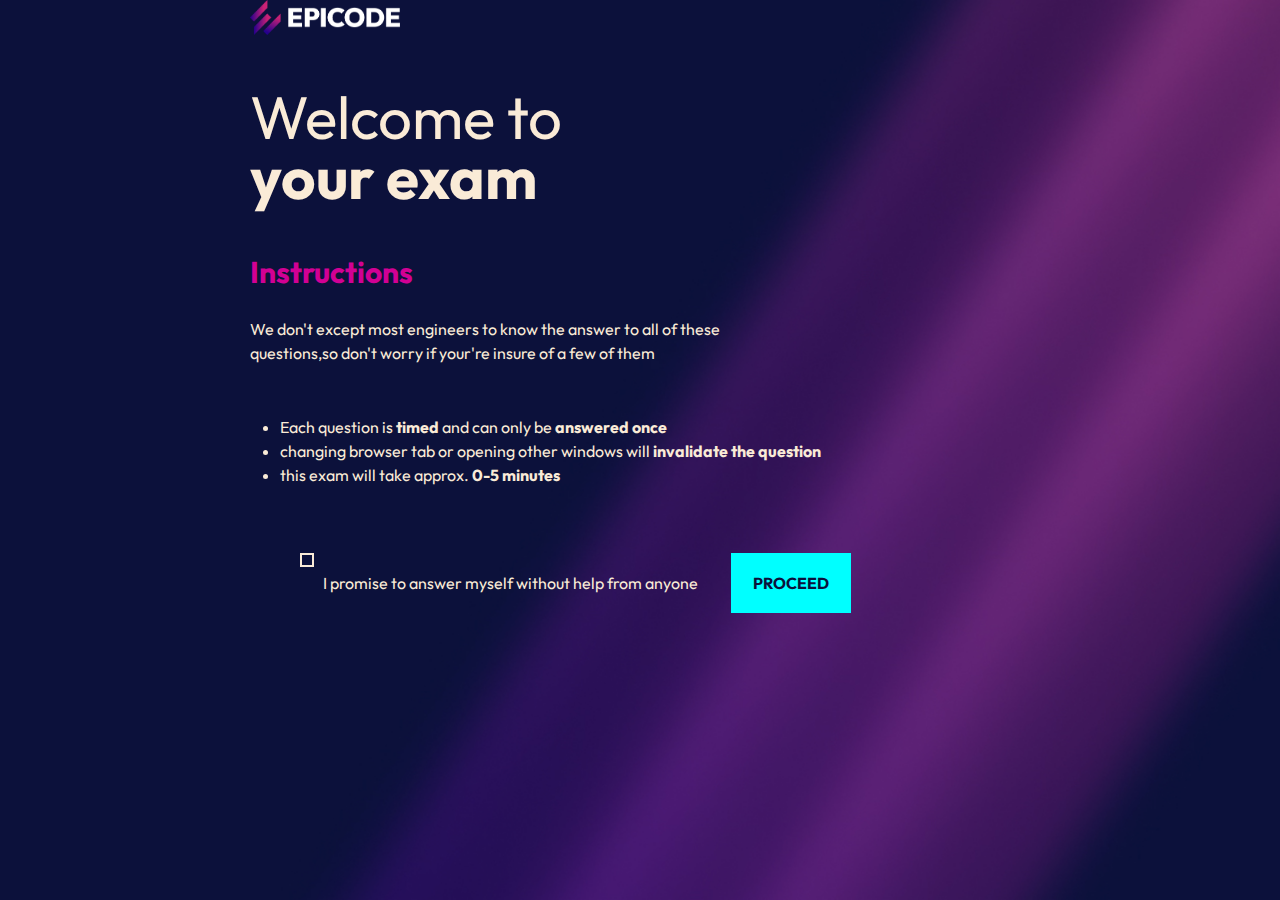
==== pagina 1-welcome to your exam/index.html @ 8de39223 "done" ====
<!DOCTYPE html>
<html lang="en">

<head>
    <meta charset="UTF-8">
    <meta name="viewport" content="width=device-width, initial-scale=1.0">
    <title>Document</title>

    <link rel="stylesheet" href="css/reset.css">
    <link rel="stylesheet" href="css/style.css">

    <link rel="preconnect" href="https://fonts.googleapis.com">
    <link rel="preconnect" href="https://fonts.gstatic.com" crossorigin>
    <link href="https://fonts.googleapis.com/css2?family=Outfit&display=swap" rel="stylesheet">
</head>

<body>

  

        <header>
         
            <figure class="logoEpicode">
                <img src="assets-immagini/epicode_logo.png" class="EpicodeLogo" width="150px" />
            </figure>
        </header>

        <div class="container">
        
            <main>
            <h3>Welcome to </h3><h1> your exam </h1>

        <h2>Instructions</h2>

        <p>We don't except most engineers to know the answer to all of these<br> questions,so don't worry if your're insure
            of a few of them</p>

        <ul>
            <li>Each question is <span>timed</span> and can only be <span>answered once</span></li>
            <li>changing browser tab or opening other windows will <span>invalidate the question</span></li>
            <li>this exam will take approx. <span>0-5 minutes</span></li>

     
     
        </ul>

    </main>

  
    <div class="wrapper">
        <input id="a11y-issue-1" name="a11y-issues" type="checkbox" value="no-issues">
      
        <label for="a11y-issue-1">I promise to answer myself without help from anyone

           
        </label>
        
        <button class="button glow-button"> <a href="pagina2-test/index.html" target="_blank">PROCEED</a></button>
      
      </div>
      


        
      </div>
      
        
    
    
    



    <script src="js/script.js"></script>
</body>

</html>
---- pagina 1-welcome to your exam/css/style.css ----
*,html{
  margin:0 auto;
color: antiquewhite;

  text-decoration: none;
  font-family: 'Outfit', sans-serif;



}



body{background-image: url("../assets-immagini/bg.jpg")  ;
  
    background-size: cover;
    

margin-left: 250px;

}

.container{text-align: left;
margin:0 auto;
width:100%;


}


  .EpicodeLogo{text-align: left;
  margin-bottom: 50px;
  
}


  h1{font-size: 60px;
  font-weight: bold;
  margin-bottom: 50px;

}

h3{font-size: 60px;;}

h2{font-size: 30px;
  margin-bottom: 30px;
font-weight: bold;}


  p{margin-bottom:50px;
  font-size:16px;
  line-height: 1.5em;}


  

  ul{padding-inline-start: 30px;
      margin-bottom:50px;}

      li{
          line-height: 1.5em;
          font-size:16px;}

  
    
a{color:#0b113b;}

  h2{color:#D20094;}

  span{font-weight: bold;}

  

  .glow-button:hover {
      color: rgba(255, 255, 255, 1);
      box-shadow: 0 5px 15px rgba(145, 92, 182, .4);
    }
   

   


    form {
      margin: 1rem auto;
      max-width: 750px;
  }


  .wrapper {
    position: absolute;
    margin-bottom: 1rem;
    margin-top: 1rem;
    text-align: left;
}

.wrapper label {

  margin:30px;

        
}


.wrapper input {
height: 10px;
left: 0;
opacity: 0;
position: relative;
top: 0;
width: 40px;
}
/*selezioanto solo primo label vicino input*/
.wrapper input + label::before {
border: 2px solid;
content: "";
height: 10px;
left: 50px;
position: absolute;
top: 0;
width: 10px;
}

.wrapper input + label::after {
content: "";
border: 2px solid;
border-left: 40px;
border-top: 0;
height: 4px;
left: 50px;
opacity: 0;
position: absolute;
top: 0px;
right: 40px;
transform: rotate(45deg);
transition: opacity 0.2s ease-in-out;
width: 10px;
}

.wrapper input:checked + label::after {
opacity: 1;
}


button{
        
color:#0b113b;
background-color: #00FFFF;
border: none;

width: 120px;
height: 40px;
font-weight: bolder;
transition: all 0.2s ease-in-out;
padding-bottom: 40px;
padding-top:20px;
padding-left:20px;
padding-right:20px;
font-size:16px;
}
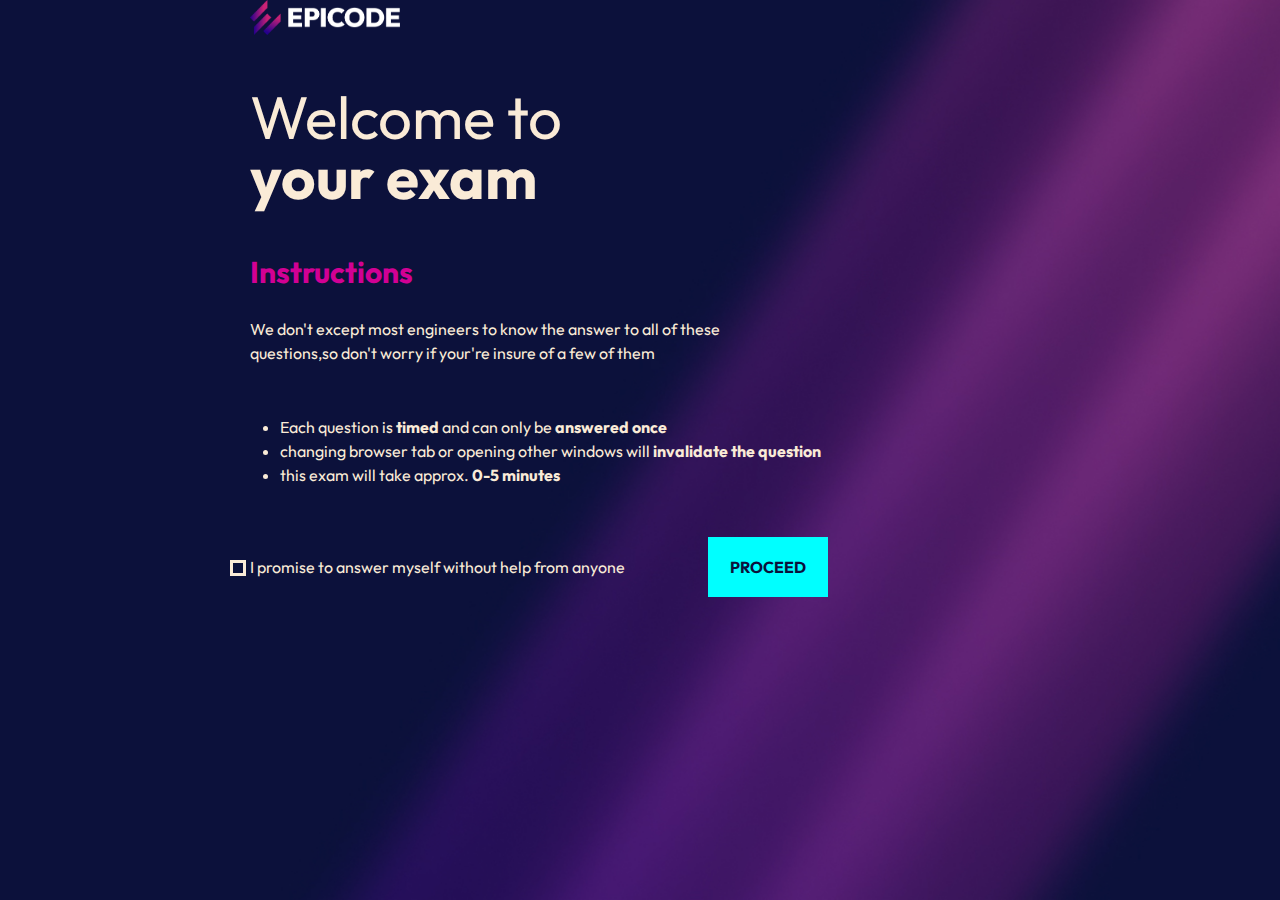
==== commit 5e9a0e45: "rifinire checkbox" ====
--- a/pagina 1-welcome to your exam/index.html
+++ b/pagina 1-welcome to your exam/index.html
@@ -51,15 +51,13 @@
         <input id="a11y-issue-1" name="a11y-issues" type="checkbox" value="no-issues">
       
         <label for="a11y-issue-1">I promise to answer myself without help from anyone
-
-           
         </label>
         
         <button class="button glow-button"> <a href="pagina2-test/index.html" target="_blank">PROCEED</a></button>
-      
+   
       </div>
       
-
+   
 
         
       </div>
--- a/pagina 1-welcome to your exam/css/style.css
+++ b/pagina 1-welcome to your exam/css/style.css
@@ -11,10 +11,8 @@
 
 
 
-body{background-image: url("../assets-immagini/bg.jpg")  ;
-  
-    background-size: cover;
-    
+body{background-image: url("../assets-immagini/bg.jpg") ;
+    background-size:cover;
 
 margin-left: 250px;
 
@@ -22,7 +20,7 @@
 
 .container{text-align: left;
 margin:0 auto;
-width:100%;
+width:100%
 
 
 }
@@ -87,53 +85,50 @@
 
 
   .wrapper {
-    position: absolute;
+    position: relative;
     margin-bottom: 1rem;
     margin-top: 1rem;
-    text-align: left;
-}
-
-.wrapper label {
-
-  margin:30px;
-
-        
+    
 }
 
 
+
+
 .wrapper input {
-height: 10px;
-left: 0;
-opacity: 0;
-position: relative;
-top: 0;
-width: 40px;
+
+	opacity: 0;
+	position: absolute;
+	top: 0;
+width:0;
+height:0;
+
 }
 /*selezioanto solo primo label vicino input*/
 .wrapper input + label::before {
-border: 2px solid;
-content: "";
-height: 10px;
-left: 50px;
-position: absolute;
-top: 0;
-width: 10px;
+	border: 3px solid ;
+	content: "";
+	height: 10px;
+	left: -50px;
+	position: absolute;
+	border:content-box;
+	width: 10px;
+  top: 23px;
+	left: -20px;
 }
 
 .wrapper input + label::after {
-content: "";
-border: 2px solid;
-border-left: 40px;
-border-top: 0;
-height: 4px;
-left: 50px;
-opacity: 0;
-position: absolute;
-top: 0px;
-right: 40px;
-transform: rotate(45deg);
-transition: opacity 0.2s ease-in-out;
-width: 10px;
+	content: "";
+	border: 2px solid;
+	border-left: 0;
+	border-top: 0;
+	height: 10px;
+	left: -20px;
+	opacity: 0;
+	position: absolute;
+	top: 20px;
+	transform: rotate(45deg);
+	transition: opacity 0.2s ease-in-out;
+	width: 12px;
 }
 
 .wrapper input:checked + label::after {
@@ -146,7 +141,7 @@
 color:#0b113b;
 background-color: #00FFFF;
 border: none;
-
+margin-left: 80px;
 width: 120px;
 height: 40px;
 font-weight: bolder;
@@ -157,3 +152,7 @@
 padding-right:20px;
 font-size:16px;
 } 
+*::before,
+*::after {
+  box-sizing: inherit;
+}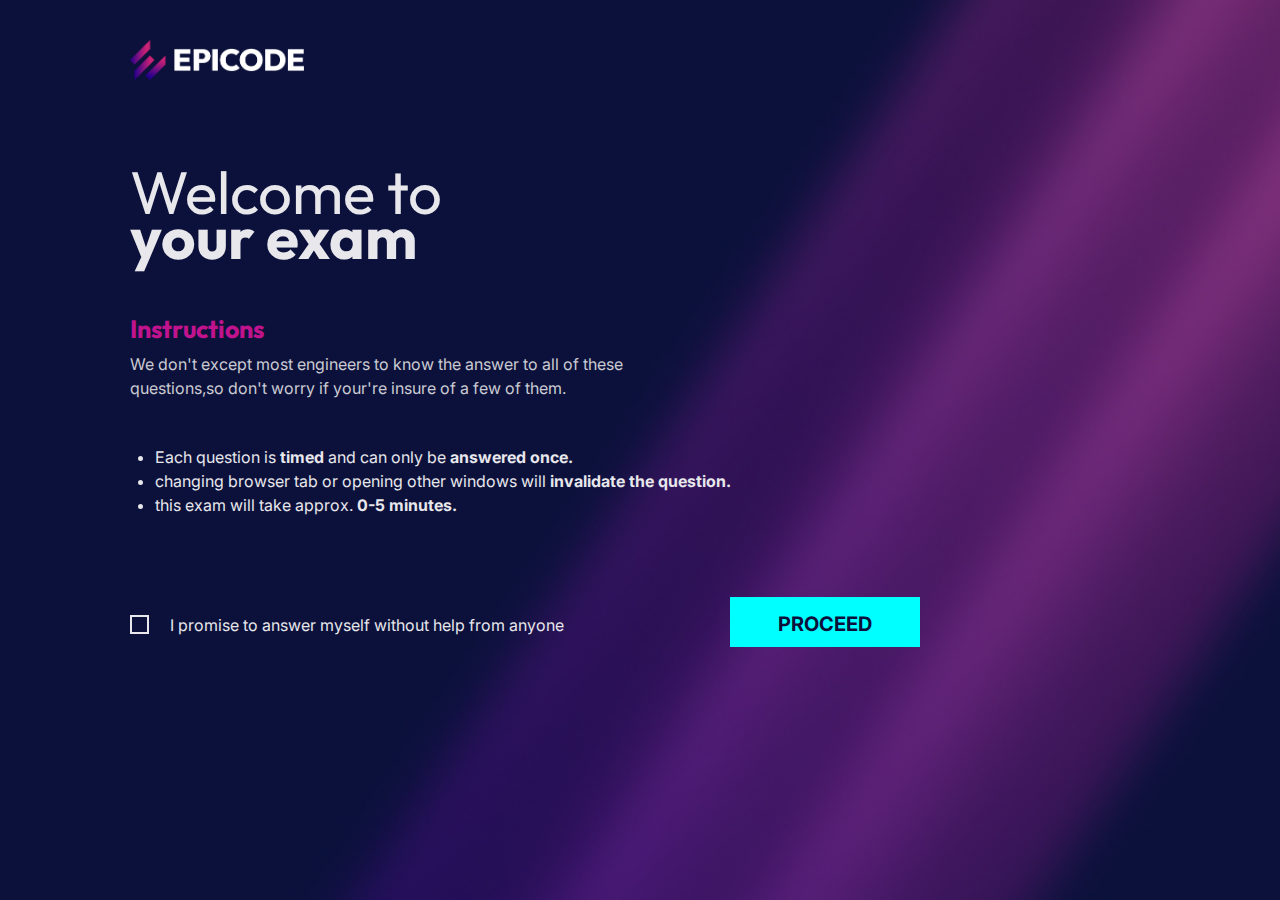
==== commit af952f93: "modifiche" ====
--- a/pagina 1-welcome to your exam/index.html
+++ b/pagina 1-welcome to your exam/index.html
@@ -1,75 +1,92 @@
 <!DOCTYPE html>
 <html lang="en">
 
+
 <head>
-    <meta charset="UTF-8">
-    <meta name="viewport" content="width=device-width, initial-scale=1.0">
-    <title>Document</title>
+   <meta charset="UTF-8">
+   <meta name="viewport" content="width=device-width, initial-scale=1.0">
+   <title>Document</title>
 
-    <link rel="stylesheet" href="css/reset.css">
-    <link rel="stylesheet" href="css/style.css">
 
-    <link rel="preconnect" href="https://fonts.googleapis.com">
-    <link rel="preconnect" href="https://fonts.gstatic.com" crossorigin>
-    <link href="https://fonts.googleapis.com/css2?family=Outfit&display=swap" rel="stylesheet">
+   <link rel="stylesheet" href="css/reset.css">
+   <link rel="stylesheet" href="css/style.css">
+
+
+   <link rel="preconnect" href="https://fonts.googleapis.com">
+   <link rel="preconnect" href="https://fonts.gstatic.com" crossorigin>
+   <link href="https://fonts.googleapis.com/css2?family=Inter:wght@100;200;300;400;500;600;700;800;900&family=Outfit:wght@100;200;300;400;500;600;700;800;900&display=swap" rel="stylesheet">
 </head>
+
 
 <body>
 
-  
-
-        <header>
-         
-            <figure class="logoEpicode">
-                <img src="assets-immagini/epicode_logo.png" class="EpicodeLogo" width="150px" />
-            </figure>
-        </header>
-
-        <div class="container">
-        
-            <main>
-            <h3>Welcome to </h3><h1> your exam </h1>
-
-        <h2>Instructions</h2>
-
-        <p>We don't except most engineers to know the answer to all of these<br> questions,so don't worry if your're insure
-            of a few of them</p>
-
-        <ul>
-            <li>Each question is <span>timed</span> and can only be <span>answered once</span></li>
-            <li>changing browser tab or opening other windows will <span>invalidate the question</span></li>
-            <li>this exam will take approx. <span>0-5 minutes</span></li>
-
-     
-     
-        </ul>
-
-    </main>
-
-  
-    <div class="wrapper">
-        <input id="a11y-issue-1" name="a11y-issues" type="checkbox" value="no-issues">
-      
-        <label for="a11y-issue-1">I promise to answer myself without help from anyone
-        </label>
-        
-        <button class="button glow-button"> <a href="pagina2-test/index.html" target="_blank">PROCEED</a></button>
-   
-      </div>
-      
-   
-
-        
-      </div>
-      
-        
-    
-    
-    
 
 
 
-    <script src="js/script.js"></script>
+       <header>
+       
+           <figure class="logoEpicode">
+               <img src="assets-immagini/epicode_logo.png" class="EpicodeLogo"/>
+           </figure>
+       </header>
+
+
+       <div class="container">
+      
+           <main>
+           <h3>Welcome to </h3><h1> your exam </h1>
+
+
+       <h2>Instructions</h2>
+
+
+       <p>We don't except most engineers to know the answer to all of these<br> questions,so don't worry if your're insure
+           of a few of them.</p>
+
+
+       <ul>
+           <li>Each question is <span>timed</span> and can only be <span>answered once.</span></li>
+           <li>changing browser tab or opening other windows will <span>invalidate the question.</span></li>
+           <li>this exam will take approx. <span>0-5 minutes.</span></li>
+
+
+   
+   
+       </ul>
+
+
+   </main>
+
+
+
+
+   <div class="wrapper">
+       <input id="a11y-issue-1" name="a11y-issues" type="checkbox" value="no-issues">
+    
+       <label for="a11y-issue-1">I promise to answer myself without help from anyone
+       </label>
+      
+       <button class="button glow-button"> <a href="pagina 2-test/index.html" target="_blank">PROCEED</a></button>
+ 
+     </div>
+    
+ 
+
+
+      
+     </div>
+    
+      
+   
+  
+
+
+
+
+
+
+   <script src="js/script.js"></script>
 </body>
 
+
 </html>--- a/pagina 1-welcome to your exam/css/style.css
+++ b/pagina 1-welcome to your exam/css/style.css
@@ -1,158 +1,214 @@
 *,html{
-  margin:0 auto;
-color: antiquewhite;
-
-  text-decoration: none;
-  font-family: 'Outfit', sans-serif;
-
-
-
-}
-
-
-
-body{background-image: url("../assets-immagini/bg.jpg") ;
-    background-size:cover;
-
-margin-left: 250px;
-
-}
-
-.container{text-align: left;
+ margin:0 auto;
+ color: #E7E7EC;
+ text-decoration: none;
+ font-family: 'Inter', sans-serif;
+ 
+}
+
+
+body{
+background-image: url("../assets-immagini/bg.jpg") ;
+background-size:cover;
+margin-left: 130px; 
+}
+
+
+.container{
+  
+text-align: left;
 margin:0 auto;
 width:100%
 
-
-}
-
-
-  .EpicodeLogo{text-align: left;
-  margin-bottom: 50px;
+}
+
+
+
+
+.EpicodeLogo{
+  height: 40px;
   
-}
-
-
-  h1{font-size: 60px;
-  font-weight: bold;
-  margin-bottom: 50px;
-
-}
-
-h3{font-size: 60px;;}
-
-h2{font-size: 30px;
-  margin-bottom: 30px;
-font-weight: bold;}
-
-
-  p{margin-bottom:50px;
-  font-size:16px;
-  line-height: 1.5em;}
-
-
+margin-top: 40px;
+}
+
+
+
+
+ h1{font-size: 60px;
+ font-weight: bolder;
+ margin-bottom: 50px;
+ font-family: 'Outfit', sans-serif;
+ margin-top: -15px;
+}
+
+
+h3{
+  margin-top: 80px;
+  font-size: 60px;
+ font-family: 'Outfit', sans-serif;
+
+
+}
+
+
+h2{font-size: 25px;
+ margin-bottom: 10px;
+font-weight: bold;
+font-family: 'Outfit', sans-serif;
+
+
+}
+
+
+
+
+ p{margin-bottom:45px;
+ font-size:16px;
+ line-height: 1.5em;
+color: #CACBD2;
+}
+
+
+
+
+
+
+ ul{padding-inline-start:25px;
+     margin-bottom:50px;
+     color: #CACBD2;}
+
+
+     li{
+         line-height: 1.5em;
+         font-size:16px;}
+
+
+   
+a{color:#0b113b;}
+
+
+ h2{color:#C2138E;}
+
+
+ span{font-weight: bold;}
+
+
+
+
+ .glow-button:hover {
+     color: rgba(255, 255, 255, 1);
+     box-shadow: 0 5px 15px rgba(145, 92, 182, .4);
+   }
+ 
+
+
+ 
+
+
+
+
+   form {
+     margin: 1rem auto;
+     max-width: 750px;
+ }
+
+
+
+
+ .wrapper {
+   position: relative;
+   margin-bottom: 1rem;
+   margin-top: 1rem;
   
-
-  ul{padding-inline-start: 30px;
-      margin-bottom:50px;}
-
-      li{
-          line-height: 1.5em;
-          font-size:16px;}
-
-  
-    
-a{color:#0b113b;}
-
-  h2{color:#D20094;}
-
-  span{font-weight: bold;}
-
-  
-
-  .glow-button:hover {
-      color: rgba(255, 255, 255, 1);
-      box-shadow: 0 5px 15px rgba(145, 92, 182, .4);
-    }
-   
-
-   
-
-
-    form {
-      margin: 1rem auto;
-      max-width: 750px;
-  }
-
-
-  .wrapper {
-    position: relative;
-    margin-bottom: 1rem;
-    margin-top: 1rem;
-    
-}
+}
+
+
+
+
 
 
 
 
 .wrapper input {
 
-	opacity: 0;
-	position: absolute;
-	top: 0;
+
+ opacity: 0;
+ position: absolute;
+ top: 0;
 width:0;
 height:0;
 
+
 }
 /*selezioanto solo primo label vicino input*/
 .wrapper input + label::before {
-	border: 3px solid ;
-	content: "";
-	height: 10px;
-	left: -50px;
-	position: absolute;
-	border:content-box;
-	width: 10px;
-  top: 23px;
-	left: -20px;
-}
+ border: 2.5px solid ;
+ content: "";
+ height: 15px;
+ position: absolute;
+ border:content-box;
+ width: 15px;
+ left: 0px;
+ top: -2.5px;
+}
+
 
 .wrapper input + label::after {
-	content: "";
-	border: 2px solid;
-	border-left: 0;
-	border-top: 0;
-	height: 10px;
-	left: -20px;
-	opacity: 0;
-	position: absolute;
-	top: 20px;
-	transform: rotate(45deg);
-	transition: opacity 0.2s ease-in-out;
-	width: 12px;
-}
+ content: "";
+ border: 2.5px solid;
+ border-left: 0;
+ border-top: 0;
+ height: 9px;
+ left: 2px;
+ opacity: 0;
+ position: absolute;
+ transform: rotate(45deg);
+ transition: opacity 0.2s ease-in-out;
+ width: 11px;
+}
+
 
 .wrapper input:checked + label::after {
 opacity: 1;
 }
 
 
+label{
+ position: absolute;
+padding-left: 40px;
+top:50px;
+}
+
+
 button{
-        
+
 color:#0b113b;
 background-color: #00FFFF;
 border: none;
-margin-left: 80px;
-width: 120px;
-height: 40px;
+margin-left: 600px;
+margin-top: 30px;
+width: 190px;
+height:35px;
 font-weight: bolder;
 transition: all 0.2s ease-in-out;
-padding-bottom: 40px;
-padding-top:20px;
+padding-bottom: 35px;
+padding-top:15px;
 padding-left:20px;
 padding-right:20px;
-font-size:16px;
-} 
+font-size:20px;
+
+}
+
+
+
+
+.glow-button:hover {
+ color: rgba(255, 255, 255, 1);
+ box-shadow:0px 0px 8px 2px rgba(145, 92, 182, .4);
+}
+
+
 *::before,
 *::after {
-  box-sizing: inherit;
-}+ box-sizing: inherit;
+}
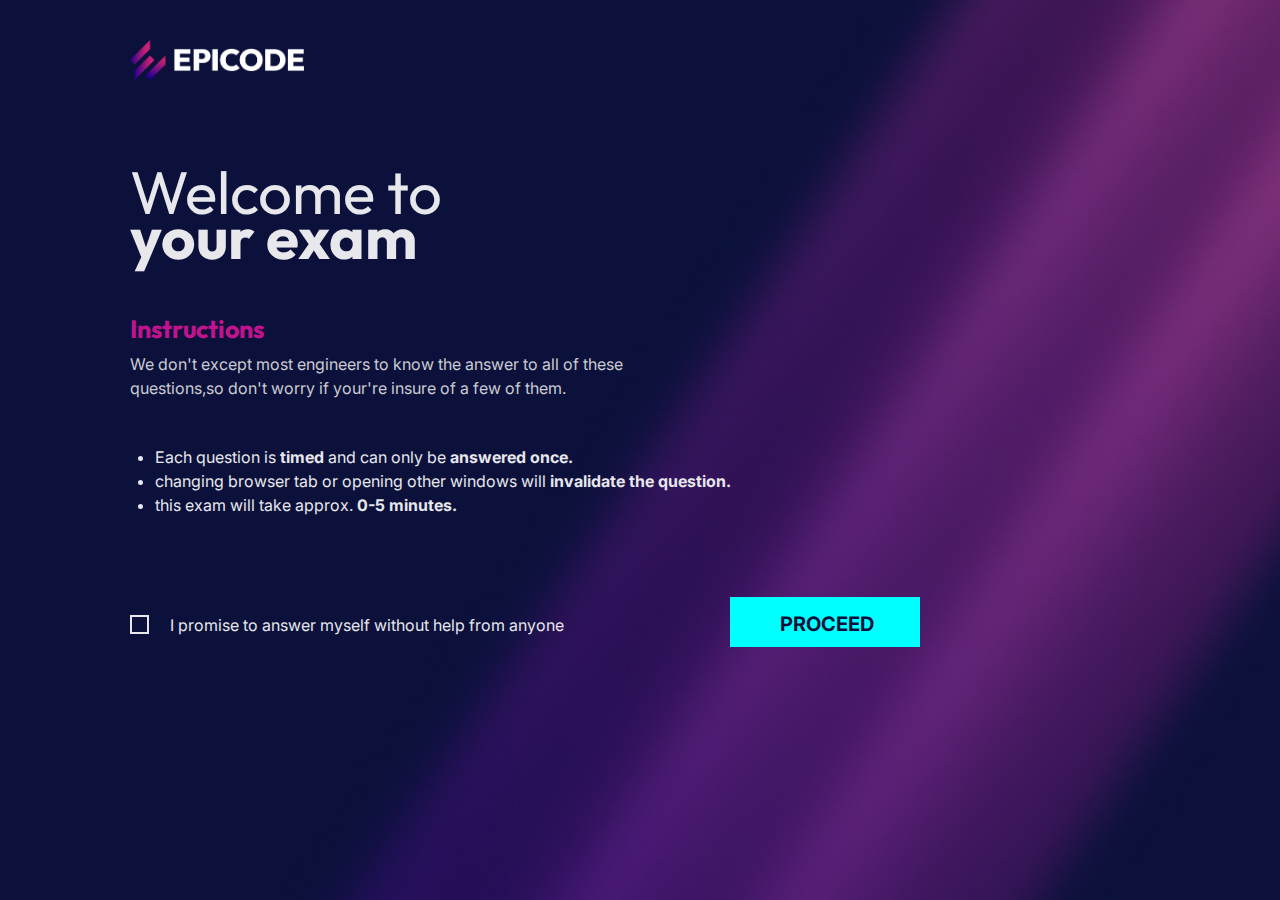
==== commit da873b13: "done" ====
--- a/pagina 1-welcome to your exam/index.html
+++ b/pagina 1-welcome to your exam/index.html
@@ -5,7 +5,7 @@
 <head>
    <meta charset="UTF-8">
    <meta name="viewport" content="width=device-width, initial-scale=1.0">
-   <title>Document</title>
+   <title>Welcome to Your Exam</title>
 
 
    <link rel="stylesheet" href="css/reset.css">
@@ -66,7 +66,7 @@
        <label for="a11y-issue-1">I promise to answer myself without help from anyone
        </label>
       
-       <button class="button glow-button"> <a href="pagina 2-test/index.html" target="_blank">PROCEED</a></button>
+       <button class="button glow-button"> <a href="../pagina 2-test/index.html" >PROCEED</a></button>
  
      </div>
     
--- a/pagina 1-welcome to your exam/css/style.css
+++ b/pagina 1-welcome to your exam/css/style.css
@@ -193,8 +193,8 @@
 transition: all 0.2s ease-in-out;
 padding-bottom: 35px;
 padding-top:15px;
-padding-left:20px;
-padding-right:20px;
+padding-left:50px;
+padding-right:50px;
 font-size:20px;
 
 }
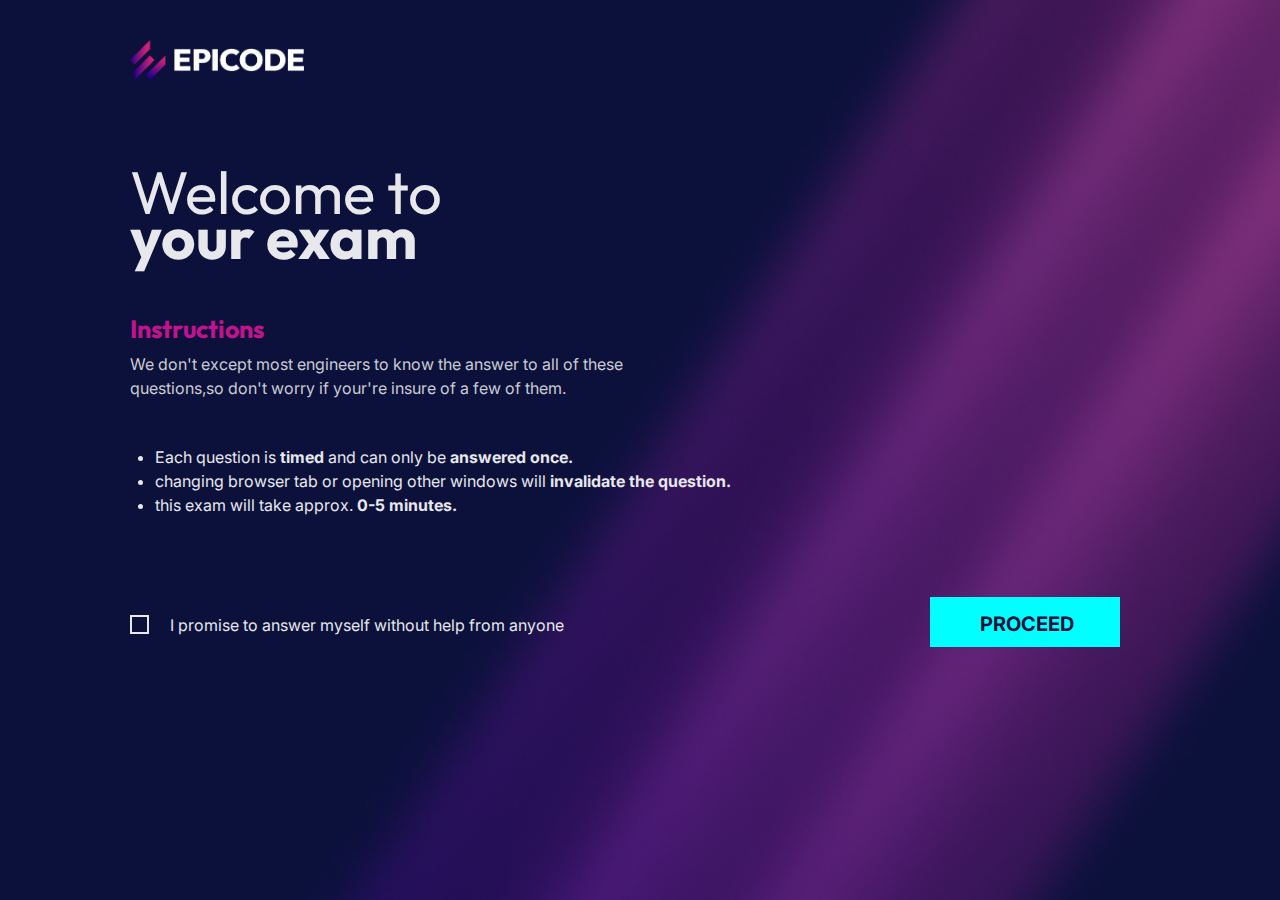
==== commit 70498730: "modifica pag1" ====
--- a/pagina 1-welcome to your exam/index.html
+++ b/pagina 1-welcome to your exam/index.html
@@ -65,8 +65,9 @@
     
        <label for="a11y-issue-1">I promise to answer myself without help from anyone
        </label>
-      
-       <button class="button glow-button"> <a href="../pagina 2-test/index.html" >PROCEED</a></button>
+      <form action="../pagina 2-test/index.html">
+            <button class="button glow-button">PROCEED</button>
+        </form>
  
      </div>
     
--- a/pagina 1-welcome to your exam/css/style.css
+++ b/pagina 1-welcome to your exam/css/style.css
@@ -3,9 +3,7 @@
  color: #E7E7EC;
  text-decoration: none;
  font-family: 'Inter', sans-serif;
- 
 }
-
 
 body{
 background-image: url("../assets-immagini/bg.jpg") ;
@@ -13,26 +11,17 @@
 margin-left: 130px; 
 }
 
-
-.container{
-  
+.container{ 
 text-align: left;
 margin:0 auto;
 width:100%
-
 }
-
-
-
 
 .EpicodeLogo{
   height: 40px;
   
 margin-top: 40px;
 }
-
-
-
 
  h1{font-size: 60px;
  font-weight: bolder;
@@ -41,37 +30,24 @@
  margin-top: -15px;
 }
 
-
 h3{
   margin-top: 80px;
   font-size: 60px;
  font-family: 'Outfit', sans-serif;
-
-
 }
-
 
 h2{font-size: 25px;
  margin-bottom: 10px;
 font-weight: bold;
 font-family: 'Outfit', sans-serif;
 
-
 }
-
-
-
 
  p{margin-bottom:45px;
  font-size:16px;
  line-height: 1.5em;
 color: #CACBD2;
 }
-
-
-
-
-
 
  ul{padding-inline-start:25px;
      margin-bottom:50px;
@@ -82,38 +58,15 @@
          line-height: 1.5em;
          font-size:16px;}
 
-
-   
-a{color:#0b113b;}
-
-
  h2{color:#C2138E;}
 
 
  span{font-weight: bold;}
 
-
-
-
- .glow-button:hover {
-     color: rgba(255, 255, 255, 1);
-     box-shadow: 0 5px 15px rgba(145, 92, 182, .4);
-   }
- 
-
-
- 
-
-
-
-
    form {
      margin: 1rem auto;
      max-width: 750px;
  }
-
-
-
 
  .wrapper {
    position: relative;
@@ -121,13 +74,6 @@
    margin-top: 1rem;
   
 }
-
-
-
-
-
-
-
 
 .wrapper input {
 
@@ -179,9 +125,16 @@
 top:50px;
 }
 
+button:active {
+  color: rgba(255, 255, 255, 1);
+  box-shadow: 0 0px 15px #00FFFF;
+}
+
+button:hover {
+  box-shadow: 0 0px 15px #00FFFF;
+}
 
 button{
-
 color:#0b113b;
 background-color: #00FFFF;
 border: none;
@@ -196,15 +149,7 @@
 padding-left:50px;
 padding-right:50px;
 font-size:20px;
-
-}
-
-
-
-
-.glow-button:hover {
- color: rgba(255, 255, 255, 1);
- box-shadow:0px 0px 8px 2px rgba(145, 92, 182, .4);
+cursor: pointer;
 }
 
 
@@ -212,3 +157,6 @@
 *::after {
  box-sizing: inherit;
 }
+
+
+
